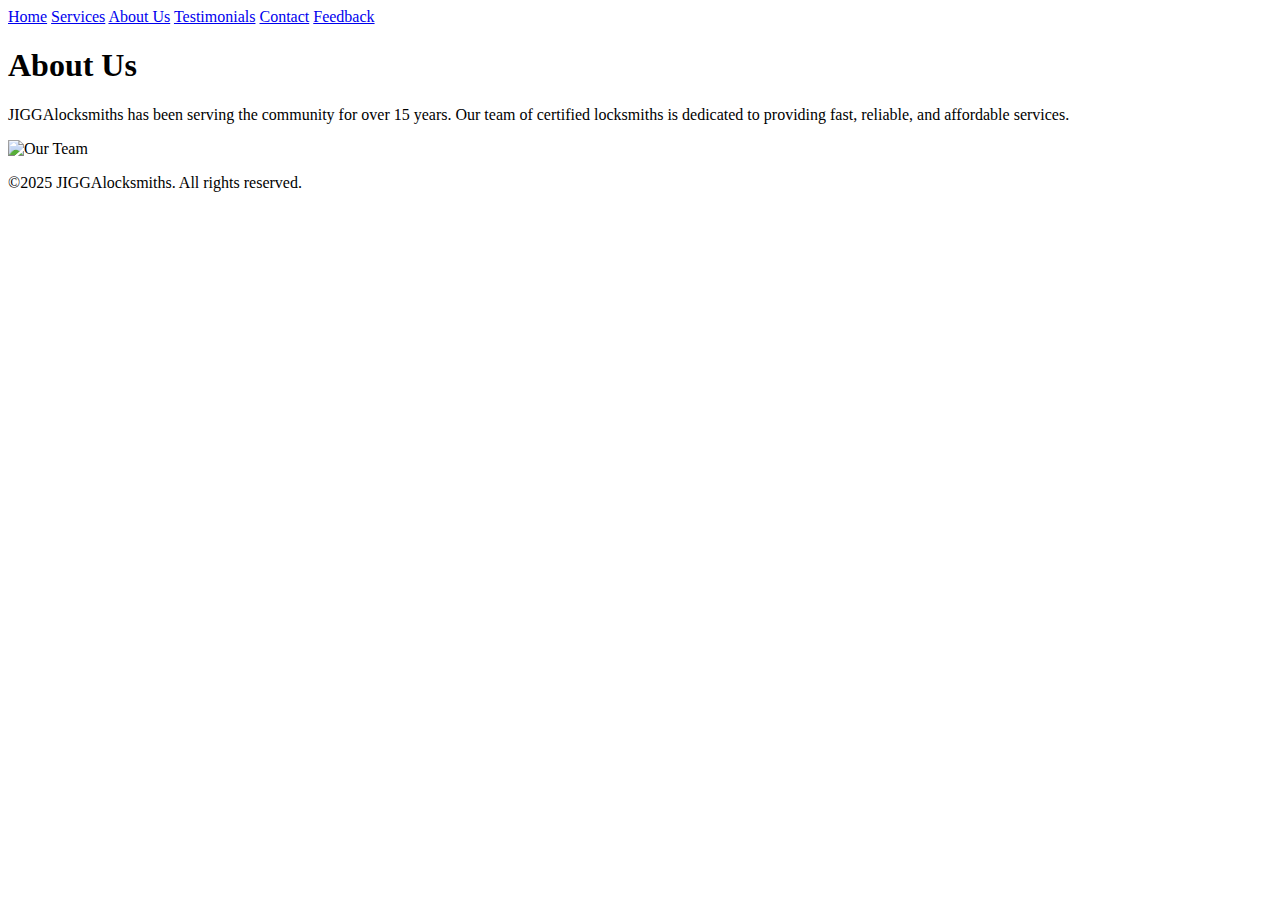
==== about.html @ acd7ffbb "about.html" ====
<!DOCTYPE html>
<html lang="en">
<head>
  <meta charset="UTF-8">
  <meta name="viewport" content="width=device-width, initial-scale=1.0">
  <title>About Us - JIGGAlocksmiths</title>
  <link rel="stylesheet" href="css/styles.css">
</head>
<body>
  <header>
    <nav>
      <a href="index.html">Home</a>
      <a href="services.html">Services</a>
      <a href="about.html">About Us</a>
      <a href="testimonials.html">Testimonials</a>
      <a href="contact.html">Contact</a>
      <a href="feedback.html">Feedback</a>
    </nav>
  </header>

  <main>
    <h1>About Us</h1>
    <p>JIGGAlocksmiths has been serving the community for over 15 years. Our team of certified locksmiths is dedicated to providing fast, reliable, and affordable services.</p>
    <img src="images/team.jpg" alt="Our Team">
  </main>

  <footer>
    <p>&copy;2025 JIGGAlocksmiths. All rights reserved.</p>
  </footer>
</body>
</html>
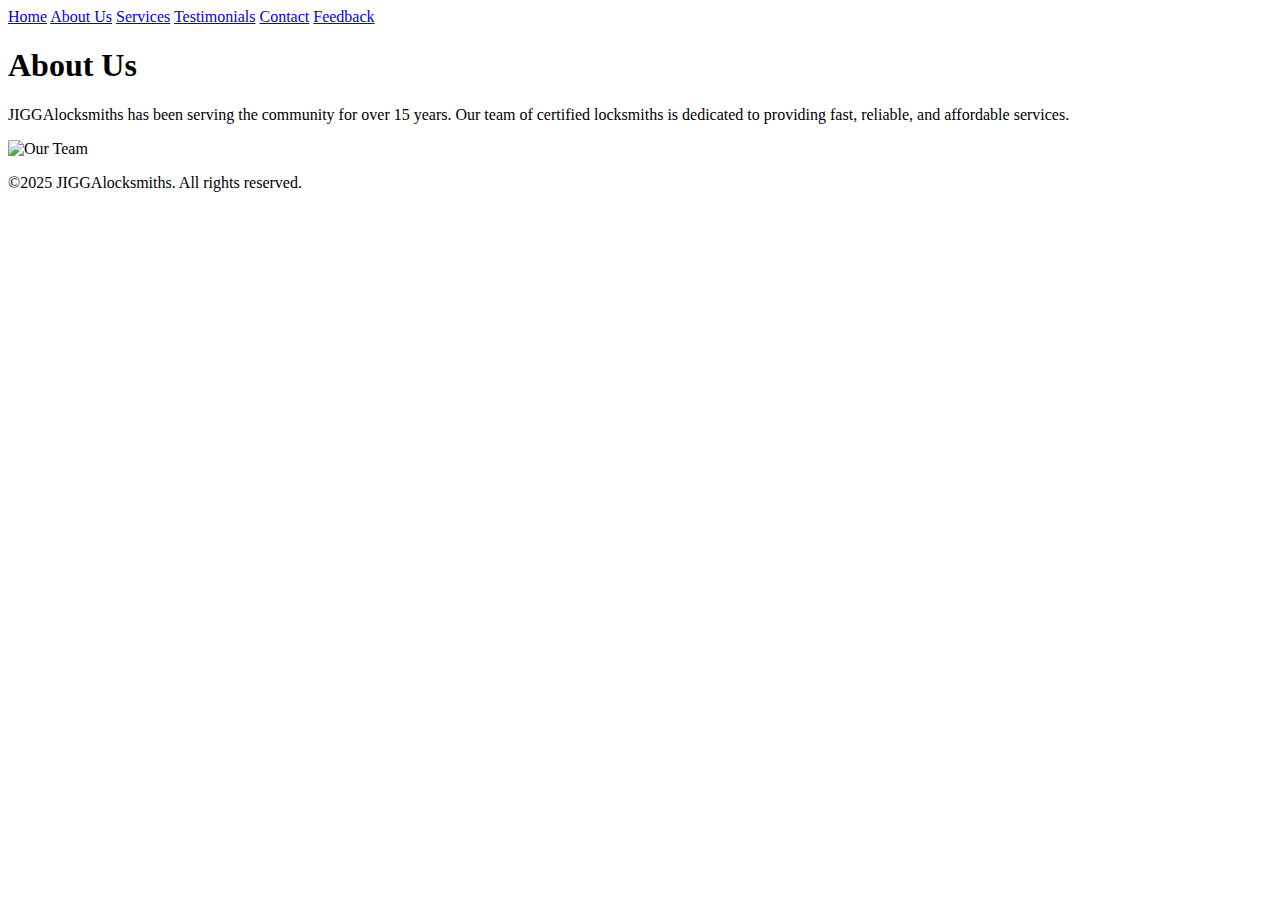
==== commit bdc11380: "about.html" ====
--- a/about.html
+++ b/about.html
@@ -10,8 +10,8 @@
   <header>
     <nav>
       <a href="index.html">Home</a>
+      <a href="about.html">About Us</a>
       <a href="services.html">Services</a>
-      <a href="about.html">About Us</a>
       <a href="testimonials.html">Testimonials</a>
       <a href="contact.html">Contact</a>
       <a href="feedback.html">Feedback</a>
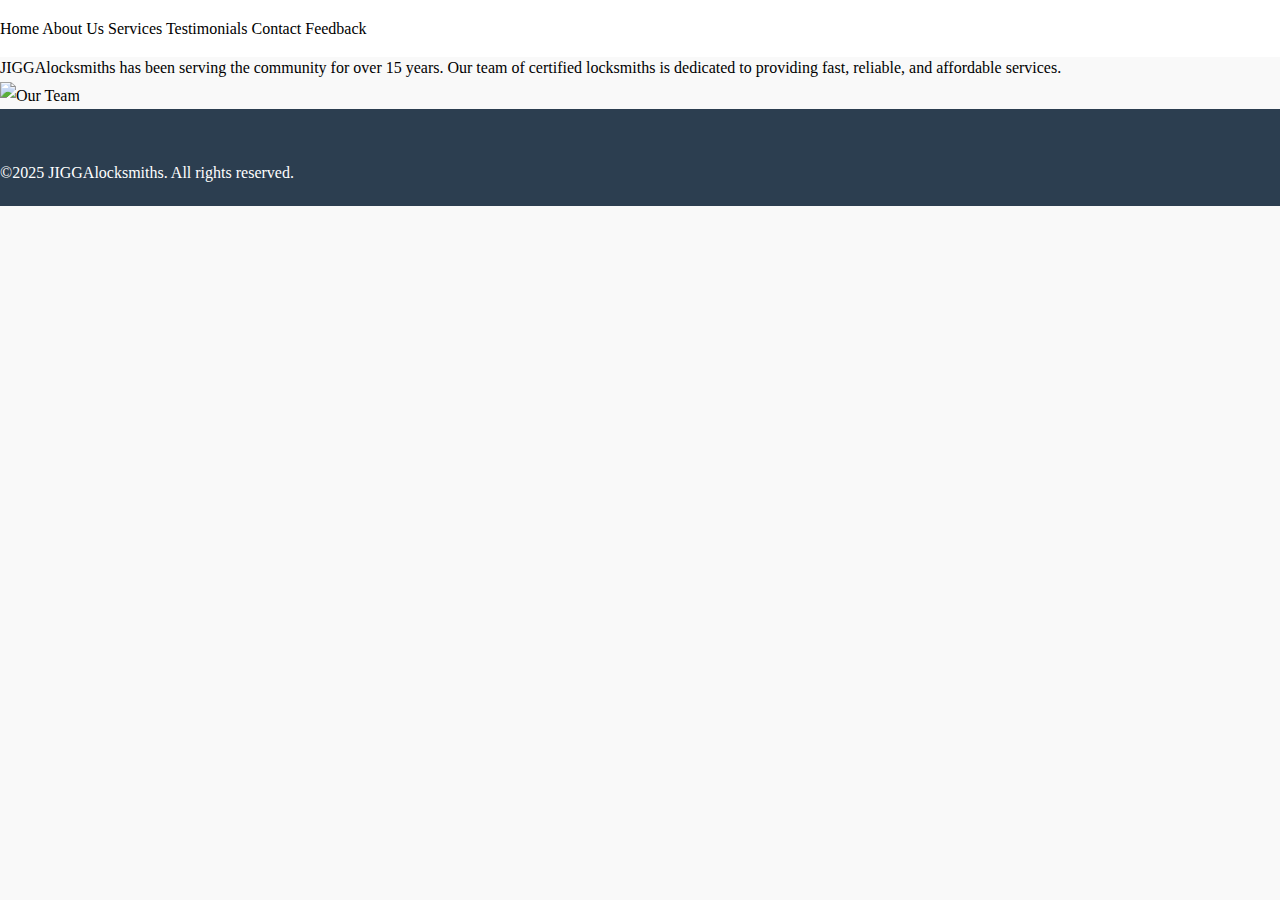
==== commit 6952478f: "about.html" ====
--- a/about.html
+++ b/about.html
@@ -4,7 +4,8 @@
   <meta charset="UTF-8">
   <meta name="viewport" content="width=device-width, initial-scale=1.0">
   <title>About Us - JIGGAlocksmiths</title>
-  <link rel="stylesheet" href="css/styles.css">
+ <link rel="stylesheet" href="styles.css">
+
 </head>
 <body>
   <header>
--- a/styles.css
+++ b/styles.css
@@ -0,0 +1,557 @@
+:root {
+  --primary: #2c3e50;       // Dark blue (main brand color)
+  --secondary: #e74c3c;     // Red (accent color)
+  --accent: #3498db;        // Blue (secondary accent)
+  --light: #ecf0f1;         // Off-white (backgrounds)
+  --dark: #2c3e50;         // Text color
+  --gray: #95a5a6;          // Secondary text
+  --success: #2ecc71;       // Not used but available
+  --font-main: 'Poppins';   // Body font
+  --font-heading: 'Montserrat'; // Headings
+  --shadow: 0 5px 15px rgba(0, 0, 0, 0.1); // Consistent shadow
+  --transition: all 0.3s ease-in-out; // Smooth animations
+}
+
+* {
+  margin: 0;
+  padding: 0;
+  box-sizing: border-box;
+}
+
+body {
+  font-family: var(--font-main);
+  line-height: 1.7;
+  color: var(--dark);
+  background-color: #f9f9f9;
+  overflow-x: hidden;
+}
+
+a {
+  text-decoration: none;
+  color: inherit;
+  transition: var(--transition);
+}
+
+img {
+  max-width: 100%;
+  height: auto;
+}
+
+.container {
+  width: 90%;
+  max-width: 1200px;      // Responsive container
+  margin: 0 auto;         // Centered content
+  padding: 0 20px;
+}
+
+.btn {
+  padding: 12px 30px;
+  border-radius: 50px;    // Pill-shaped buttons
+  box-shadow: var(--shadow);
+  transition: var(--transition);
+}
+
+.btn:hover {
+  background-color: var(--primary);
+  transform: translateY(-3px);
+}
+
+.section-title {
+  font-family: var(--font-heading);
+  font-size: 2.5rem;
+  margin-bottom: 1.5rem;
+  color: var(--primary);
+  position: relative;
+  display: inline-block;
+}
+
+.section-title::after {
+  content: '';
+  position: absolute;
+  bottom: -10px;
+  left: 0;
+  width: 60px;
+  height: 4px;
+  background-color: var(--secondary);
+}
+
+/* ===== Header & Navigation ===== */
+header {
+  background-color: white;
+  box-shadow: var(--shadow);
+  position: fixed;
+  width: 100%;
+  top: 0;
+  z-index: 1000;
+  padding: 15px 0;
+}
+
+.nav-container {
+  display: flex;
+  justify-content: space-between;
+  align-items: center;
+}
+
+.logo {
+  font-family: var(--font-heading);
+  font-weight: 900;
+  font-size: 1.8rem;
+  color: var(--primary);
+}
+
+.logo span {
+  color: var(--secondary);
+}
+
+nav ul {
+  display: flex;
+  list-style: none;
+}
+
+nav ul li {
+  margin-left: 30px;
+  position: relative;
+}
+
+nav ul li a {
+  font-weight: 600;
+  padding: 10px 0;
+}
+
+nav ul li a::after {
+  content: '';
+  position: absolute;
+  bottom: 0;
+  left: 0;
+  width: 0;
+  height: 3px;
+  background-color: var(--secondary);
+  transition: var(--transition);
+}
+
+nav ul li a:hover::after {
+  width: 100%;
+}
+
+.hamburger {
+  display: none;
+  cursor: pointer;
+}
+
+/* ===== Hero Section ===== */
+.hero {
+  height: 100vh;
+  background: linear-gradient(rgba(44, 62, 80, 0.8), rgba(44, 62, 80, 0.8)), 
+              url('../images/hero-bg.jpg') center/cover no-repeat;
+  display: flex;
+  align-items: center;
+  text-align: center;
+  color: white;
+  margin-top: 80px;
+}
+
+.hero-content {
+  max-width: 800px;
+  margin: 0 auto;
+}
+
+.hero h1 {
+  font-family: var(--font-heading);
+  font-size: 3.5rem;
+  margin-bottom: 20px;
+  text-transform: uppercase;
+}
+
+.hero p {
+  font-size: 1.2rem;
+  margin-bottom: 30px;
+}
+
+.hero-btns {
+  display: flex;
+  justify-content: center;
+  gap: 20px;
+}
+
+.hero-btns .btn-secondary {
+  background-color: transparent;
+  border: 2px solid white;
+}
+
+.hero-btns .btn-secondary:hover {
+  background-color: white;
+  color: var(--primary);
+}
+
+/* ===== Services Section ===== */
+.services {
+  padding: 100px 0;
+  background-color: white;
+}
+
+.services-grid {
+  display: grid;
+  grid-template-columns: repeat(auto-fit, minmax(300px, 1fr));
+  gap: 30px;
+  margin-top: 50px;
+}
+
+.service-card {
+  background-color: white;
+  border-radius: 10px;
+  overflow: hidden;
+  box-shadow: var(--shadow);
+  transition: var(--transition);
+  text-align: center;
+  padding: 30px;
+}
+
+.service-card:hover {
+  transform: translateY(-10px);
+}
+
+.service-icon {
+  width: 80px;
+  height: 80px;
+  margin: 0 auto 20px;
+  background-color: var(--light);
+  border-radius: 50%;
+  display: flex;
+  align-items: center;
+  justify-content: center;
+  font-size: 2rem;
+  color: var(--secondary);
+}
+
+.service-card h3 {
+  font-family: var(--font-heading);
+  margin-bottom: 15px;
+  color: var(--primary);
+}
+
+/* ===== About Section ===== */
+.about {
+  padding: 100px 0;
+  background-color: var(--light);
+}
+
+.about-content {
+  display: grid;
+  grid-template-columns: 1fr 1fr;
+  gap: 50px;
+  align-items: center;
+}
+
+.about-img {
+  border-radius: 10px;
+  overflow: hidden;
+  box-shadow: var(--shadow);
+}
+
+.about-text h2 {
+  margin-bottom: 20px;
+}
+
+.about-features {
+  margin-top: 30px;
+}
+
+.feature-item {
+  display: flex;
+  align-items: flex-start;
+  margin-bottom: 20px;
+}
+
+.feature-icon {
+  margin-right: 15px;
+  color: var(--secondary);
+  font-size: 1.5rem;
+}
+
+/* ===== Testimonials Section ===== */
+.testimonials {
+  padding: 100px 0;
+  background-color: white;
+}
+
+.testimonial-grid {
+  display: grid;
+  grid-template-columns: repeat(auto-fit, minmax(300px, 1fr));
+  gap: 30px;
+  margin-top: 50px;
+}
+
+.testimonial-card {
+  background-color: var(--light);
+  padding: 30px;
+  border-radius: 10px;
+  box-shadow: var(--shadow);
+  position: relative;
+}
+
+.testimonial-card::before {
+  content: '\201C';
+  font-family: Georgia, serif;
+  font-size: 5rem;
+  color: rgba(231, 76, 60, 0.1);
+  position: absolute;
+  top: 10px;
+  left: 10px;
+}
+
+.testimonial-content {
+  position: relative;
+  z-index: 1;
+  margin-bottom: 20px;
+}
+
+.testimonial-author {
+  display: flex;
+  align-items: center;
+}
+
+.author-img {
+  width: 50px;
+  height: 50px;
+  border-radius: 50%;
+  margin-right: 15px;
+  object-fit: cover;
+}
+
+.author-info h4 {
+  color: var(--primary);
+  margin-bottom: 5px;
+}
+
+.author-info p {
+  color: var(--gray);
+  font-size: 0.9rem;
+}
+
+/* ===== Contact Section ===== */
+.contact {
+  padding: 100px 0;
+  background-color: var(--light);
+}
+
+.contact-container {
+  display: grid;
+  grid-template-columns: 1fr 1fr;
+  gap: 50px;
+}
+
+.contact-info h3 {
+  margin-bottom: 20px;
+}
+
+.contact-details {
+  margin-bottom: 30px;
+}
+
+.contact-item {
+  display: flex;
+  align-items: center;
+  margin-bottom: 15px;
+}
+
+.contact-icon {
+  width: 40px;
+  height: 40px;
+  background-color: var(--secondary);
+  color: white;
+  border-radius: 50%;
+  display: flex;
+  align-items: center;
+  justify-content: center;
+  margin-right: 15px;
+}
+
+.contact-form .form-group {
+  margin-bottom: 20px;
+}
+
+.contact-form label {
+  display: block;
+  margin-bottom: 5px;
+  font-weight: 600;
+}
+
+.contact-form input,
+.contact-form textarea {
+  width: 100%;
+  padding: 12px 15px;
+  border: 1px solid #ddd;
+  border-radius: 5px;
+  font-family: var(--font-main);
+}
+
+.contact-form textarea {
+  height: 150px;
+}
+
+.map-container {
+  margin-top: 50px;
+  height: 400px;
+  border-radius: 10px;
+  overflow: hidden;
+  box-shadow: var(--shadow);
+}
+
+/* ===== Feedback Section ===== */
+.feedback {
+  padding: 100px 0;
+}
+
+.feedback-form {
+  max-width: 600px;
+  margin: 0 auto;
+  background-color: white;
+  padding: 40px;
+  border-radius: 10px;
+  box-shadow: var(--shadow);
+}
+
+.rating {
+  margin-bottom: 20px;
+}
+
+.rating p {
+  margin-bottom: 10px;
+  font-weight: 600;
+}
+
+.stars {
+  display: flex;
+  gap: 10px;
+}
+
+.star {
+  font-size: 1.5rem;
+  color: var(--gray);
+  cursor: pointer;
+  transition: var(--transition);
+}
+
+.star:hover,
+.star.active {
+  color: #f1c40f;
+}
+
+/* ===== Footer ===== */
+footer {
+  background-color: var(--primary);
+  color: white;
+  padding: 50px 0 20px;
+}
+
+.footer-content {
+  display: grid;
+  grid-template-columns: repeat(auto-fit, minmax(250px, 1fr));
+  gap: 30px;
+  margin-bottom: 40px;
+}
+
+.footer-column h3 {
+  font-family: var(--font-heading);
+  margin-bottom: 20px;
+  position: relative;
+  padding-bottom: 10px;
+}
+
+.footer-column h3::after {
+  content: '';
+  position: absolute;
+  bottom: 0;
+  left: 0;
+  width: 40px;
+  height: 3px;
+  background-color: var(--secondary);
+}
+
+.footer-links li {
+  margin-bottom: 10px;
+}
+
+.footer-links a:hover {
+  color: var(--secondary);
+  padding-left: 5px;
+}
+
+.social-links {
+  display: flex;
+  gap: 15px;
+}
+
+.social-links a {
+  width: 40px;
+  height: 40px;
+  background-color: rgba(255, 255, 255, 0.1);
+  border-radius: 50%;
+  display: flex;
+  align-items: center;
+  justify-content: center;
+  transition: var(--transition);
+}
+
+.social-links a:hover {
+  background-color: var(--secondary);
+  transform: translateY(-5px);
+}
+
+.copyright {
+  text-align: center;
+  padding-top: 20px;
+  border-top: 1px solid rgba(255, 255, 255, 0.1);
+}
+
+/* ===== Responsive Styles ===== */
+@media (max-width: 992px) {
+  .about-content,
+  .contact-container {
+    grid-template-columns: 1fr;
+  }
+  
+  .about-img {
+    order: -1;
+  }
+}
+
+@media (max-width: 768px) {
+  .section-title {
+    font-size: 2rem;
+  }
+  
+  .hero h1 {
+    font-size: 2.5rem;
+  }
+  
+  nav ul {
+    position: fixed;
+    top: 80px;
+    left: -100%;
+    width: 100%;
+    height: calc(100vh - 80px);
+    background-color: white;
+    flex-direction: column;
+    align-items: center;
+    justify-content: center;
+    transition: var(--transition);
+  }
+  
+  nav ul.active {
+    left: 0;
+  }
+  
+  nav ul li {
+    margin: 15px 0;
+  }
+  
+  .hamburger {
+    display: block;
+  }
+  
+  .hero-btns {
+    flex-direction: column;
+    align-items: center;
+  }
+}
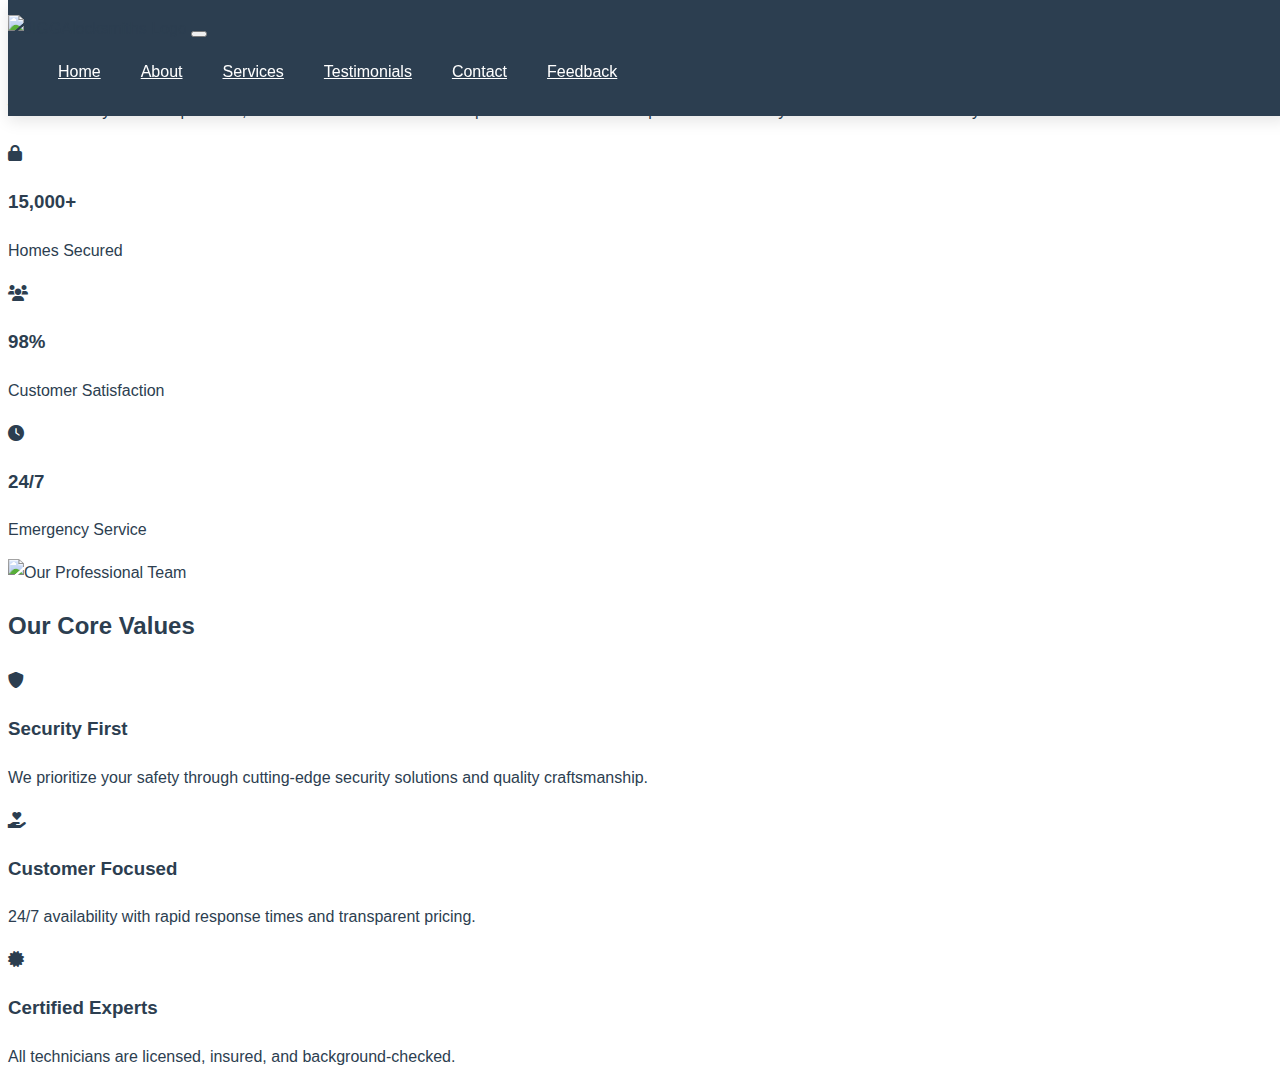
==== commit e313e3a2: "about.html" ====
--- a/about.html
+++ b/about.html
@@ -1,32 +1,89 @@
 <!DOCTYPE html>
 <html lang="en">
 <head>
-  <meta charset="UTF-8">
-  <meta name="viewport" content="width=device-width, initial-scale=1.0">
-  <title>About Us - JIGGAlocksmiths</title>
- <link rel="stylesheet" href="styles.css">
-
+    <meta charset="UTF-8">
+    <meta name="viewport" content="width=device-width, initial-scale=1.0">
+    <title>About Us - JIGGAlocksmiths</title>
+    <link rel="stylesheet" href="styles.css">
+    <link rel="stylesheet" href="https://cdnjs.cloudflare.com/ajax/libs/font-awesome/6.0.0/css/all.min.css">
 </head>
 <body>
-  <header>
-    <nav>
-      <a href="index.html">Home</a>
-      <a href="about.html">About Us</a>
-      <a href="services.html">Services</a>
-      <a href="testimonials.html">Testimonials</a>
-      <a href="contact.html">Contact</a>
-      <a href="feedback.html">Feedback</a>
-    </nav>
-  </header>
+    <header>
+        <div class="logo">
+            <img src="https://bcassetcdn.com/social/3kljvmj23l1/preview.png" alt="JIGGAlocksmiths Logo">
+            <button class="hamburger">
+                <span class="bar"></span>
+                <span class="bar"></span>
+                <span class="bar"></span>
+            </button>
+        </div>
+        <nav>
+            <ul>
+                <li><a href="index.html">Home</a></li>
+                <li><a href="about.html" class="active">About</a></li>
+                <li><a href="services.html">Services</a></li>
+                <li><a href="testimonials.html">Testimonials</a></li>
+                <li><a href="contact.html">Contact</a></li>
+                <li><a href="feedback.html">Feedback</a></li>
+            </ul>
+        </nav>
+    </header>
 
-  <main>
-    <h1>About Us</h1>
-    <p>JIGGAlocksmiths has been serving the community for over 15 years. Our team of certified locksmiths is dedicated to providing fast, reliable, and affordable services.</p>
-    <img src="images/team.jpg" alt="Our Team">
-  </main>
+    <main class="about-section">
+        <section class="about-intro">
+            <h1>Your Trusted Security Partner Since 2008</h1>
+            <div class="about-content">
+                <div class="about-text">
+                    <p class="lead">With over 15 years of experience, JIGGAlocksmiths has been the preferred choice for comprehensive security solutions in our community.</p>
+                    <div class="stats-grid">
+                        <div class="stat-item">
+                            <i class="fas fa-lock"></i>
+                            <h3>15,000+</h3>
+                            <p>Homes Secured</p>
+                        </div>
+                        <div class="stat-item">
+                            <i class="fas fa-users"></i>
+                            <h3>98%</h3>
+                            <p>Customer Satisfaction</p>
+                        </div>
+                        <div class="stat-item">
+                            <i class="fas fa-clock"></i>
+                            <h3>24/7</h3>
+                            <p>Emergency Service</p>
+                        </div>
+                    </div>
+                </div>
+                <div class="about-image">
+                    <img src="images/team.jpg" alt="Our Professional Team">
+                </div>
+            </div>
+        </section>
 
-  <footer>
-    <p>&copy;2025 JIGGAlocksmiths. All rights reserved.</p>
-  </footer>
+        <section class="values-section">
+            <h2>Our Core Values</h2>
+            <div class="values-grid">
+                <div class="value-card">
+                    <i class="fas fa-shield-alt"></i>
+                    <h3>Security First</h3>
+                    <p>We prioritize your safety through cutting-edge security solutions and quality craftsmanship.</p>
+                </div>
+                <div class="value-card">
+                    <i class="fas fa-hand-holding-heart"></i>
+                    <h3>Customer Focused</h3>
+                    <p>24/7 availability with rapid response times and transparent pricing.</p>
+                </div>
+                <div class="value-card">
+                    <i class="fas fa-certificate"></i>
+                    <h3>Certified Experts</h3>
+                    <p>All technicians are licensed, insured, and background-checked.</p>
+                </div>
+            </div>
+        </section>
+    </main>
+
+    <footer>
+        <!-- Keep existing footer -->
+    </footer>
+    <script src="js/script.js"></script>
 </body>
 </html>
--- a/styles.css
+++ b/styles.css
@@ -1,83 +1,28 @@
 :root {
-  --primary: #2c3e50;       // Dark blue (main brand color)
-  --secondary: #e74c3c;     // Red (accent color)
-  --accent: #3498db;        // Blue (secondary accent)
-  --light: #ecf0f1;         // Off-white (backgrounds)
-  --dark: #2c3e50;         // Text color
-  --gray: #95a5a6;          // Secondary text
-  --success: #2ecc71;       // Not used but available
-  --font-main: 'Poppins';   // Body font
-  --font-heading: 'Montserrat'; // Headings
-  --shadow: 0 5px 15px rgba(0, 0, 0, 0.1); // Consistent shadow
-  --transition: all 0.3s ease-in-out; // Smooth animations
-}
-
-* {
-  margin: 0;
-  padding: 0;
-  box-sizing: border-box;
+  --primary: #2c3e50;       /* Dark blue */
+  --secondary: #e74c3c;     /* Red */
+  --accent: #3498db;        /* Blue */
+  --light: #ecf0f1;         /* Off-white */
+  --dark: #2c3e50;          /* Text color */
+  --gray: #95a5a6;          /* Secondary text */
+  --success: #2ecc71;
+  --font-main: 'Poppins', sans-serif;
+  --font-heading: 'Montserrat', sans-serif;
+  --shadow: 0 5px 15px rgba(0, 0, 0, 0.1);
+  --transition: all 0.3s ease-in-out;
 }
 
 body {
   font-family: var(--font-main);
   line-height: 1.7;
   color: var(--dark);
-  background-color: #f9f9f9;
+  background-color: #fff;
   overflow-x: hidden;
 }
 
-a {
-  text-decoration: none;
-  color: inherit;
-  transition: var(--transition);
-}
-
-img {
-  max-width: 100%;
-  height: auto;
-}
-
-.container {
-  width: 90%;
-  max-width: 1200px;      // Responsive container
-  margin: 0 auto;         // Centered content
-  padding: 0 20px;
-}
-
-.btn {
-  padding: 12px 30px;
-  border-radius: 50px;    // Pill-shaped buttons
-  box-shadow: var(--shadow);
-  transition: var(--transition);
-}
-
-.btn:hover {
+/* Fixed header */
+header {
   background-color: var(--primary);
-  transform: translateY(-3px);
-}
-
-.section-title {
-  font-family: var(--font-heading);
-  font-size: 2.5rem;
-  margin-bottom: 1.5rem;
-  color: var(--primary);
-  position: relative;
-  display: inline-block;
-}
-
-.section-title::after {
-  content: '';
-  position: absolute;
-  bottom: -10px;
-  left: 0;
-  width: 60px;
-  height: 4px;
-  background-color: var(--secondary);
-}
-
-/* ===== Header & Navigation ===== */
-header {
-  background-color: white;
   box-shadow: var(--shadow);
   position: fixed;
   width: 100%;
@@ -86,472 +31,100 @@
   padding: 15px 0;
 }
 
-.nav-container {
-  display: flex;
-  justify-content: space-between;
-  align-items: center;
-}
-
-.logo {
-  font-family: var(--font-heading);
-  font-weight: 900;
-  font-size: 1.8rem;
-  color: var(--primary);
-}
-
-.logo span {
-  color: var(--secondary);
-}
-
+/* Fixed navigation consistency */
 nav ul {
   display: flex;
   list-style: none;
-}
-
-nav ul li {
-  margin-left: 30px;
-  position: relative;
-}
-
-nav ul li a {
-  font-weight: 600;
-  padding: 10px 0;
-}
-
-nav ul li a::after {
-  content: '';
-  position: absolute;
-  bottom: 0;
-  left: 0;
-  width: 0;
-  height: 3px;
-  background-color: var(--secondary);
-  transition: var(--transition);
-}
-
-nav ul li a:hover::after {
-  width: 100%;
-}
-
-.hamburger {
-  display: none;
-  cursor: pointer;
-}
-
-/* ===== Hero Section ===== */
-.hero {
-  height: 100vh;
-  background: linear-gradient(rgba(44, 62, 80, 0.8), rgba(44, 62, 80, 0.8)), 
-              url('../images/hero-bg.jpg') center/cover no-repeat;
-  display: flex;
-  align-items: center;
-  text-align: center;
-  color: white;
-  margin-top: 80px;
-}
-
-.hero-content {
-  max-width: 800px;
-  margin: 0 auto;
-}
-
-.hero h1 {
-  font-family: var(--font-heading);
-  font-size: 3.5rem;
-  margin-bottom: 20px;
-  text-transform: uppercase;
-}
-
-.hero p {
-  font-size: 1.2rem;
-  margin-bottom: 30px;
-}
-
-.hero-btns {
-  display: flex;
-  justify-content: center;
   gap: 20px;
 }
 
-.hero-btns .btn-secondary {
-  background-color: transparent;
-  border: 2px solid white;
+nav a {
+  color: white;
+  font-weight: 500;
+  padding: 10px;
 }
 
-.hero-btns .btn-secondary:hover {
-  background-color: white;
-  color: var(--primary);
+/* Fixed hero section */
+.hero {
+  height: 80vh;
+  background: linear-gradient(rgba(44, 62, 80, 0.8), rgba(44, 62, 80, 0.8)),
+    url('images/hero-bg.jpg') center/cover no-repeat;
+  display: flex;
+  align-items: center;
+  justify-content: center;
+  text-align: center;
+  color: white;
+  margin-top: 80px; /* Header height */
+  padding: 20px;
 }
 
-/* ===== Services Section ===== */
+/* Fixed services grid */
 .services {
-  padding: 100px 0;
-  background-color: white;
+  padding: 50px 20px;
 }
 
 .services-grid {
   display: grid;
-  grid-template-columns: repeat(auto-fit, minmax(300px, 1fr));
+  grid-template-columns: repeat(auto-fit, minmax(250px, 1fr));
   gap: 30px;
-  margin-top: 50px;
+  max-width: 1200px;
+  margin: 0 auto;
 }
 
 .service-card {
-  background-color: white;
+  background: white;
+  padding: 30px 20px;
   border-radius: 10px;
-  overflow: hidden;
   box-shadow: var(--shadow);
+  text-align: center;
   transition: var(--transition);
-  text-align: center;
+}
+
+/* Fixed mobile menu */
+@media (max-width: 768px) {
+  nav ul {
+    position: fixed;
+    top: 70px;
+    left: -100%;
+    background: var(--primary);
+    width: 100%;
+    height: calc(100vh - 70px);
+    flex-direction: column;
+    transition: var(--transition);
+    padding-top: 30px;
+  }
+
+  nav ul.active {
+    left: 0;
+  }
+
+  .hamburger {
+    display: block;
+    z-index: 1001;
+  }
+
+  .hamburger .bar {
+    background-color: white;
+  }
+}
+
+/* Fixed form styling */
+#feedbackForm {
+  max-width: 600px;
+  margin: 0 auto;
   padding: 30px;
 }
 
-.service-card:hover {
-  transform: translateY(-10px);
-}
-
-.service-icon {
-  width: 80px;
-  height: 80px;
-  margin: 0 auto 20px;
-  background-color: var(--light);
-  border-radius: 50%;
-  display: flex;
-  align-items: center;
-  justify-content: center;
-  font-size: 2rem;
-  color: var(--secondary);
-}
-
-.service-card h3 {
-  font-family: var(--font-heading);
-  margin-bottom: 15px;
-  color: var(--primary);
-}
-
-/* ===== About Section ===== */
-.about {
-  padding: 100px 0;
-  background-color: var(--light);
-}
-
-.about-content {
-  display: grid;
-  grid-template-columns: 1fr 1fr;
-  gap: 50px;
-  align-items: center;
-}
-
-.about-img {
-  border-radius: 10px;
-  overflow: hidden;
-  box-shadow: var(--shadow);
-}
-
-.about-text h2 {
-  margin-bottom: 20px;
-}
-
-.about-features {
-  margin-top: 30px;
-}
-
-.feature-item {
-  display: flex;
-  align-items: flex-start;
-  margin-bottom: 20px;
-}
-
-.feature-icon {
-  margin-right: 15px;
-  color: var(--secondary);
-  font-size: 1.5rem;
-}
-
-/* ===== Testimonials Section ===== */
-.testimonials {
-  padding: 100px 0;
-  background-color: white;
-}
-
-.testimonial-grid {
-  display: grid;
-  grid-template-columns: repeat(auto-fit, minmax(300px, 1fr));
-  gap: 30px;
-  margin-top: 50px;
-}
-
-.testimonial-card {
-  background-color: var(--light);
-  padding: 30px;
-  border-radius: 10px;
-  box-shadow: var(--shadow);
-  position: relative;
-}
-
-.testimonial-card::before {
-  content: '\201C';
-  font-family: Georgia, serif;
-  font-size: 5rem;
-  color: rgba(231, 76, 60, 0.1);
-  position: absolute;
-  top: 10px;
-  left: 10px;
-}
-
-.testimonial-content {
-  position: relative;
-  z-index: 1;
-  margin-bottom: 20px;
-}
-
-.testimonial-author {
-  display: flex;
-  align-items: center;
-}
-
-.author-img {
-  width: 50px;
-  height: 50px;
-  border-radius: 50%;
-  margin-right: 15px;
-  object-fit: cover;
-}
-
-.author-info h4 {
-  color: var(--primary);
+#feedbackForm label {
+  display: block;
   margin-bottom: 5px;
 }
 
-.author-info p {
-  color: var(--gray);
-  font-size: 0.9rem;
-}
-
-/* ===== Contact Section ===== */
-.contact {
-  padding: 100px 0;
-  background-color: var(--light);
-}
-
-.contact-container {
-  display: grid;
-  grid-template-columns: 1fr 1fr;
-  gap: 50px;
-}
-
-.contact-info h3 {
-  margin-bottom: 20px;
-}
-
-.contact-details {
-  margin-bottom: 30px;
-}
-
-.contact-item {
-  display: flex;
-  align-items: center;
+#feedbackForm input,
+#feedbackForm textarea {
+  width: 100%;
+  padding: 10px;
   margin-bottom: 15px;
-}
-
-.contact-icon {
-  width: 40px;
-  height: 40px;
-  background-color: var(--secondary);
-  color: white;
-  border-radius: 50%;
-  display: flex;
-  align-items: center;
-  justify-content: center;
-  margin-right: 15px;
-}
-
-.contact-form .form-group {
-  margin-bottom: 20px;
-}
-
-.contact-form label {
-  display: block;
-  margin-bottom: 5px;
-  font-weight: 600;
-}
-
-.contact-form input,
-.contact-form textarea {
-  width: 100%;
-  padding: 12px 15px;
   border: 1px solid #ddd;
   border-radius: 5px;
-  font-family: var(--font-main);
 }
-
-.contact-form textarea {
-  height: 150px;
-}
-
-.map-container {
-  margin-top: 50px;
-  height: 400px;
-  border-radius: 10px;
-  overflow: hidden;
-  box-shadow: var(--shadow);
-}
-
-/* ===== Feedback Section ===== */
-.feedback {
-  padding: 100px 0;
-}
-
-.feedback-form {
-  max-width: 600px;
-  margin: 0 auto;
-  background-color: white;
-  padding: 40px;
-  border-radius: 10px;
-  box-shadow: var(--shadow);
-}
-
-.rating {
-  margin-bottom: 20px;
-}
-
-.rating p {
-  margin-bottom: 10px;
-  font-weight: 600;
-}
-
-.stars {
-  display: flex;
-  gap: 10px;
-}
-
-.star {
-  font-size: 1.5rem;
-  color: var(--gray);
-  cursor: pointer;
-  transition: var(--transition);
-}
-
-.star:hover,
-.star.active {
-  color: #f1c40f;
-}
-
-/* ===== Footer ===== */
-footer {
-  background-color: var(--primary);
-  color: white;
-  padding: 50px 0 20px;
-}
-
-.footer-content {
-  display: grid;
-  grid-template-columns: repeat(auto-fit, minmax(250px, 1fr));
-  gap: 30px;
-  margin-bottom: 40px;
-}
-
-.footer-column h3 {
-  font-family: var(--font-heading);
-  margin-bottom: 20px;
-  position: relative;
-  padding-bottom: 10px;
-}
-
-.footer-column h3::after {
-  content: '';
-  position: absolute;
-  bottom: 0;
-  left: 0;
-  width: 40px;
-  height: 3px;
-  background-color: var(--secondary);
-}
-
-.footer-links li {
-  margin-bottom: 10px;
-}
-
-.footer-links a:hover {
-  color: var(--secondary);
-  padding-left: 5px;
-}
-
-.social-links {
-  display: flex;
-  gap: 15px;
-}
-
-.social-links a {
-  width: 40px;
-  height: 40px;
-  background-color: rgba(255, 255, 255, 0.1);
-  border-radius: 50%;
-  display: flex;
-  align-items: center;
-  justify-content: center;
-  transition: var(--transition);
-}
-
-.social-links a:hover {
-  background-color: var(--secondary);
-  transform: translateY(-5px);
-}
-
-.copyright {
-  text-align: center;
-  padding-top: 20px;
-  border-top: 1px solid rgba(255, 255, 255, 0.1);
-}
-
-/* ===== Responsive Styles ===== */
-@media (max-width: 992px) {
-  .about-content,
-  .contact-container {
-    grid-template-columns: 1fr;
-  }
-  
-  .about-img {
-    order: -1;
-  }
-}
-
-@media (max-width: 768px) {
-  .section-title {
-    font-size: 2rem;
-  }
-  
-  .hero h1 {
-    font-size: 2.5rem;
-  }
-  
-  nav ul {
-    position: fixed;
-    top: 80px;
-    left: -100%;
-    width: 100%;
-    height: calc(100vh - 80px);
-    background-color: white;
-    flex-direction: column;
-    align-items: center;
-    justify-content: center;
-    transition: var(--transition);
-  }
-  
-  nav ul.active {
-    left: 0;
-  }
-  
-  nav ul li {
-    margin: 15px 0;
-  }
-  
-  .hamburger {
-    display: block;
-  }
-  
-  .hero-btns {
-    flex-direction: column;
-    align-items: center;
-  }
-}
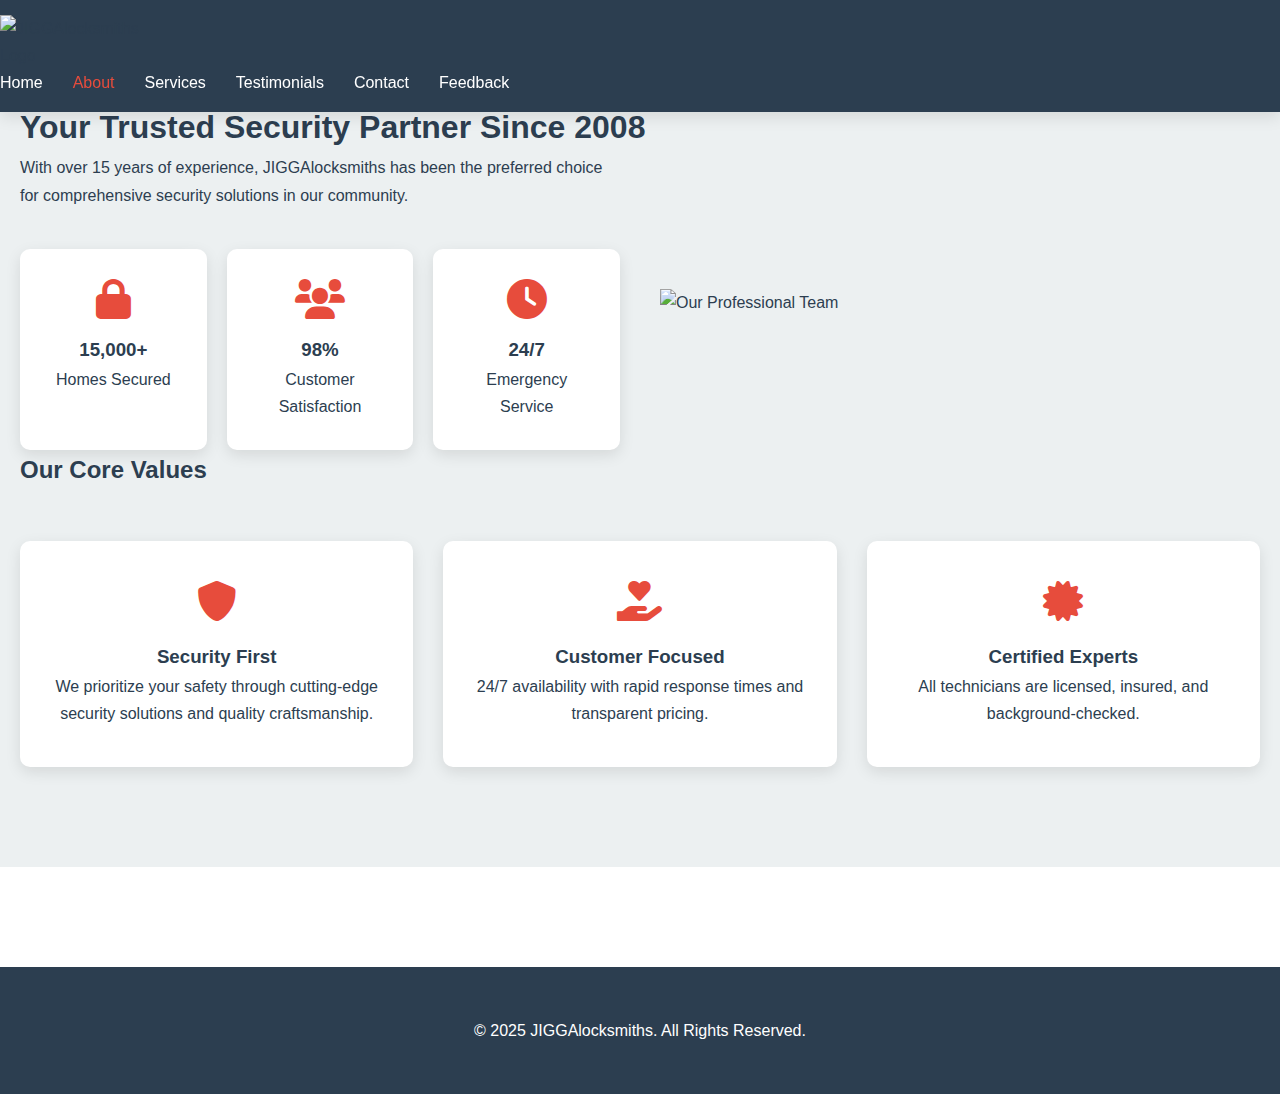
==== commit 4c6e5e8a: "about.html" ====
--- a/about.html
+++ b/about.html
@@ -82,7 +82,7 @@
     </main>
 
     <footer>
-        <!-- Keep existing footer -->
+       <p>&copy; 2025 JIGGAlocksmiths. All Rights Reserved.</p>
     </footer>
     <script src="js/script.js"></script>
 </body>
--- a/styles.css
+++ b/styles.css
@@ -1,3 +1,4 @@
+/* ===== Base Styles & Variables ===== */
 :root {
   --primary: #2c3e50;       /* Dark blue */
   --secondary: #e74c3c;     /* Red */
@@ -12,6 +13,12 @@
   --transition: all 0.3s ease-in-out;
 }
 
+* {
+  margin: 0;
+  padding: 0;
+  box-sizing: border-box;
+}
+
 body {
   font-family: var(--font-main);
   line-height: 1.7;
@@ -20,7 +27,25 @@
   overflow-x: hidden;
 }
 
-/* Fixed header */
+a {
+  text-decoration: none;
+  color: inherit;
+  transition: var(--transition);
+}
+
+img {
+  max-width: 100%;
+  height: auto;
+}
+
+.container {
+  width: 90%;
+  max-width: 1200px;
+  margin: 0 auto;
+  padding: 0 20px;
+}
+
+/* ===== Header & Navigation ===== */
 header {
   background-color: var(--primary);
   box-shadow: var(--shadow);
@@ -31,20 +56,61 @@
   padding: 15px 0;
 }
 
-/* Fixed navigation consistency */
+.logo img {
+  max-width: 150px;
+}
+
 nav ul {
   display: flex;
   list-style: none;
-  gap: 20px;
+  gap: 30px;
 }
 
 nav a {
   color: white;
   font-weight: 500;
+  padding: 10px 0;
+  position: relative;
+}
+
+nav a.active {
+  color: var(--secondary);
+}
+
+nav a::after {
+  content: '';
+  position: absolute;
+  bottom: 0;
+  left: 0;
+  width: 0;
+  height: 3px;
+  background-color: var(--secondary);
+  transition: var(--transition);
+}
+
+nav a:hover::after {
+  width: 100%;
+}
+
+/* Hamburger Menu */
+.hamburger {
+  display: none;
+  background: transparent;
+  border: none;
+  cursor: pointer;
   padding: 10px;
 }
 
-/* Fixed hero section */
+.bar {
+  display: block;
+  width: 25px;
+  height: 3px;
+  margin: 5px auto;
+  background-color: white;
+  transition: var(--transition);
+}
+
+/* ===== Hero Section ===== */
 .hero {
   height: 80vh;
   background: linear-gradient(rgba(44, 62, 80, 0.8), rgba(44, 62, 80, 0.8)),
@@ -54,77 +120,319 @@
   justify-content: center;
   text-align: center;
   color: white;
-  margin-top: 80px; /* Header height */
+  margin-top: 80px;
   padding: 20px;
 }
 
-/* Fixed services grid */
+.hero h1 {
+  font-size: 3.5rem;
+  margin-bottom: 20px;
+  text-transform: uppercase;
+}
+
+.cta-button {
+  display: inline-block;
+  padding: 15px 40px;
+  background-color: var(--secondary);
+  color: white;
+  border-radius: 50px;
+  margin-top: 30px;
+  transition: var(--transition);
+}
+
+.cta-button:hover {
+  transform: translateY(-3px);
+  box-shadow: var(--shadow);
+}
+
+/* ===== Services Section ===== */
 .services {
-  padding: 50px 20px;
+  padding: 100px 20px;
+  background-color: var(--light);
 }
 
 .services-grid {
   display: grid;
-  grid-template-columns: repeat(auto-fit, minmax(250px, 1fr));
+  grid-template-columns: repeat(auto-fit, minmax(300px, 1fr));
   gap: 30px;
+  margin-top: 50px;
+}
+
+.service-card {
+  background: white;
+  padding: 40px 30px;
+  border-radius: 10px;
+  box-shadow: var(--shadow);
+  text-align: center;
+  transition: var(--transition);
+}
+
+.service-card:hover {
+  transform: translateY(-10px);
+}
+
+.service-card img {
+  max-width: 80px;
+  margin-bottom: 20px;
+}
+
+/* ===== About Page ===== */
+.about-section {
+  padding: 100px 20px;
+  background: var(--light);
+}
+
+.about-content {
+  display: grid;
+  grid-template-columns: 1fr 1fr;
+  gap: 40px;
+  align-items: center;
+}
+
+.stats-grid {
+  display: grid;
+  grid-template-columns: repeat(3, 1fr);
+  gap: 20px;
+  margin-top: 40px;
+}
+
+.stat-item {
+  background: white;
+  padding: 30px;
+  border-radius: 10px;
+  text-align: center;
+  box-shadow: var(--shadow);
+}
+
+.stat-item i {
+  font-size: 2.5rem;
+  color: var(--secondary);
+  margin-bottom: 15px;
+}
+
+.values-grid {
+  display: grid;
+  grid-template-columns: repeat(3, 1fr);
+  gap: 30px;
+  margin-top: 50px;
+}
+
+.value-card {
+  padding: 40px 30px;
+  background: white;
+  border-radius: 10px;
+  box-shadow: var(--shadow);
+  text-align: center;
+  transition: var(--transition);
+}
+
+.value-card:hover {
+  transform: translateY(-5px);
+}
+
+.value-card i {
+  font-size: 2.5rem;
+  color: var(--secondary);
+  margin-bottom: 20px;
+}
+
+/* ===== Testimonials ===== */
+.testimonials {
+  padding: 100px 20px;
+  background: white;
+}
+
+.testimonial-grid {
+  display: grid;
+  grid-template-columns: repeat(auto-fit, minmax(300px, 1fr));
+  gap: 30px;
+  margin-top: 50px;
+}
+
+.testimonial-card {
+  background: var(--light);
+  padding: 40px 30px;
+  border-radius: 10px;
+  box-shadow: var(--shadow);
+  position: relative;
+}
+
+.testimonial-card::before {
+  content: '\201C';
+  font-family: Georgia, serif;
+  font-size: 5rem;
+  color: rgba(231, 76, 60, 0.1);
+  position: absolute;
+  top: 10px;
+  left: 10px;
+}
+
+/* ===== Contact Page ===== */
+.contact-section {
+  padding: 100px 20px;
+}
+
+.contact-container {
+  display: grid;
+  grid-template-columns: 1fr 1fr;
+  gap: 50px;
   max-width: 1200px;
   margin: 0 auto;
 }
 
-.service-card {
-  background: white;
-  padding: 30px 20px;
-  border-radius: 10px;
-  box-shadow: var(--shadow);
+.info-card {
+  background: white;
+  padding: 30px;
+  margin-bottom: 30px;
+  border-radius: 10px;
+  box-shadow: var(--shadow);
+}
+
+.info-card i {
+  font-size: 1.5rem;
+  color: var(--secondary);
+  margin-bottom: 15px;
+}
+
+.social-links {
+  display: flex;
+  gap: 15px;
+  margin-top: 30px;
+}
+
+.social-links a {
+  width: 45px;
+  height: 45px;
+  background: var(--primary);
+  color: white;
+  border-radius: 50%;
+  display: flex;
+  align-items: center;
+  justify-content: center;
+  transition: var(--transition);
+}
+
+.social-links a:hover {
+  background: var(--secondary);
+}
+
+.map-container {
+  height: 400px;
+  border-radius: 10px;
+  overflow: hidden;
+  box-shadow: var(--shadow);
+  margin-top: 50px;
+}
+
+/* ===== Feedback Page ===== */
+.feedback-section {
+  padding: 100px 20px;
+  background: var(--light);
+}
+
+.feedback-container {
+  max-width: 800px;
+  margin: 0 auto;
+  background: white;
+  padding: 50px;
+  border-radius: 10px;
+  box-shadow: var(--shadow);
+}
+
+.rating-stars {
+  display: flex;
+  gap: 10px;
+  margin: 20px 0;
+}
+
+.rating-stars i {
+  font-size: 2rem;
+  color: var(--gray);
+  cursor: pointer;
+  transition: var(--transition);
+}
+
+.rating-stars i.active,
+.rating-stars i:hover {
+  color: #ffd700;
+}
+
+.service-types,
+.recommend-options {
+  display: flex;
+  gap: 20px;
+  margin: 20px 0;
+}
+
+/* ===== Footer ===== */
+footer {
+  background: var(--primary);
+  color: white;
+  padding: 50px 20px;
   text-align: center;
-  transition: var(--transition);
-}
-
-/* Fixed mobile menu */
+  margin-top: 100px;
+}
+
+/* ===== Responsive Design ===== */
 @media (max-width: 768px) {
+  .hamburger {
+    display: block;
+    z-index: 1000;
+  }
+
   nav ul {
     position: fixed;
-    top: 70px;
+    top: 80px;
     left: -100%;
+    width: 100%;
+    height: calc(100vh - 80px);
     background: var(--primary);
-    width: 100%;
-    height: calc(100vh - 70px);
     flex-direction: column;
+    align-items: center;
+    justify-content: center;
     transition: var(--transition);
-    padding-top: 30px;
   }
 
   nav ul.active {
     left: 0;
   }
 
-  .hamburger {
-    display: block;
-    z-index: 1001;
-  }
-
-  .hamburger .bar {
-    background-color: white;
-  }
-}
-
-/* Fixed form styling */
-#feedbackForm {
-  max-width: 600px;
-  margin: 0 auto;
-  padding: 30px;
-}
-
-#feedbackForm label {
-  display: block;
-  margin-bottom: 5px;
-}
-
-#feedbackForm input,
-#feedbackForm textarea {
-  width: 100%;
-  padding: 10px;
-  margin-bottom: 15px;
-  border: 1px solid #ddd;
-  border-radius: 5px;
-}
+  .hamburger.active .bar:nth-child(1) {
+    transform: translateY(8px) rotate(45deg);
+  }
+
+  .hamburger.active .bar:nth-child(2) {
+    opacity: 0;
+  }
+
+  .hamburger.active .bar:nth-child(3) {
+    transform: translateY(-8px) rotate(-45deg);
+  }
+
+  .hero h1 {
+    font-size: 2.5rem;
+  }
+
+  .about-content,
+  .contact-container,
+  .values-grid,
+  .stats-grid {
+    grid-template-columns: 1fr;
+  }
+
+  .service-card,
+  .value-card {
+    padding: 30px 20px;
+  }
+}
+
+@media (max-width: 480px) {
+  .hero {
+    height: 60vh;
+  }
+
+  .service-types,
+  .recommend-options {
+    flex-direction: column;
+  }
+}
